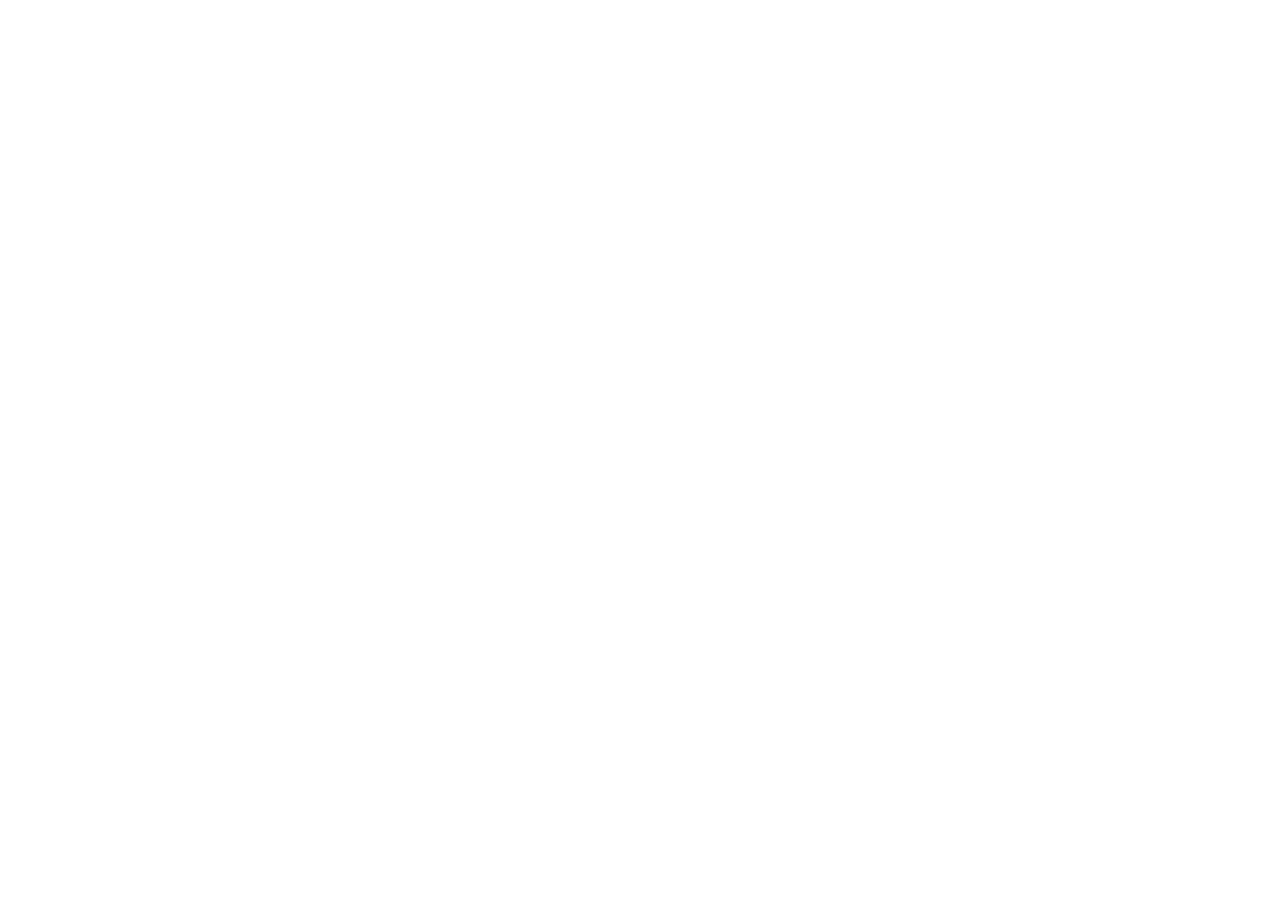
==== galleri.html @ 22b0c92d "first commit Felicia" ====
<!DOCTYPE html>
<html lang="dk">
  <head>
    <meta charset="UTF-8" />
    <meta http-equiv="X-UA-Compatible" content="IE=edge" />
    <meta name="viewport" content="width=device-width, initial-scale=1.0" />
    <link rel="stylesheet" href="mutual_styles.css" />
    <link rel="stylesheet" href="galleri.css" />
    <title>Gallery</title>
  </head>
  <body>
    <script src="script.js"></script>
  </body>
</html>
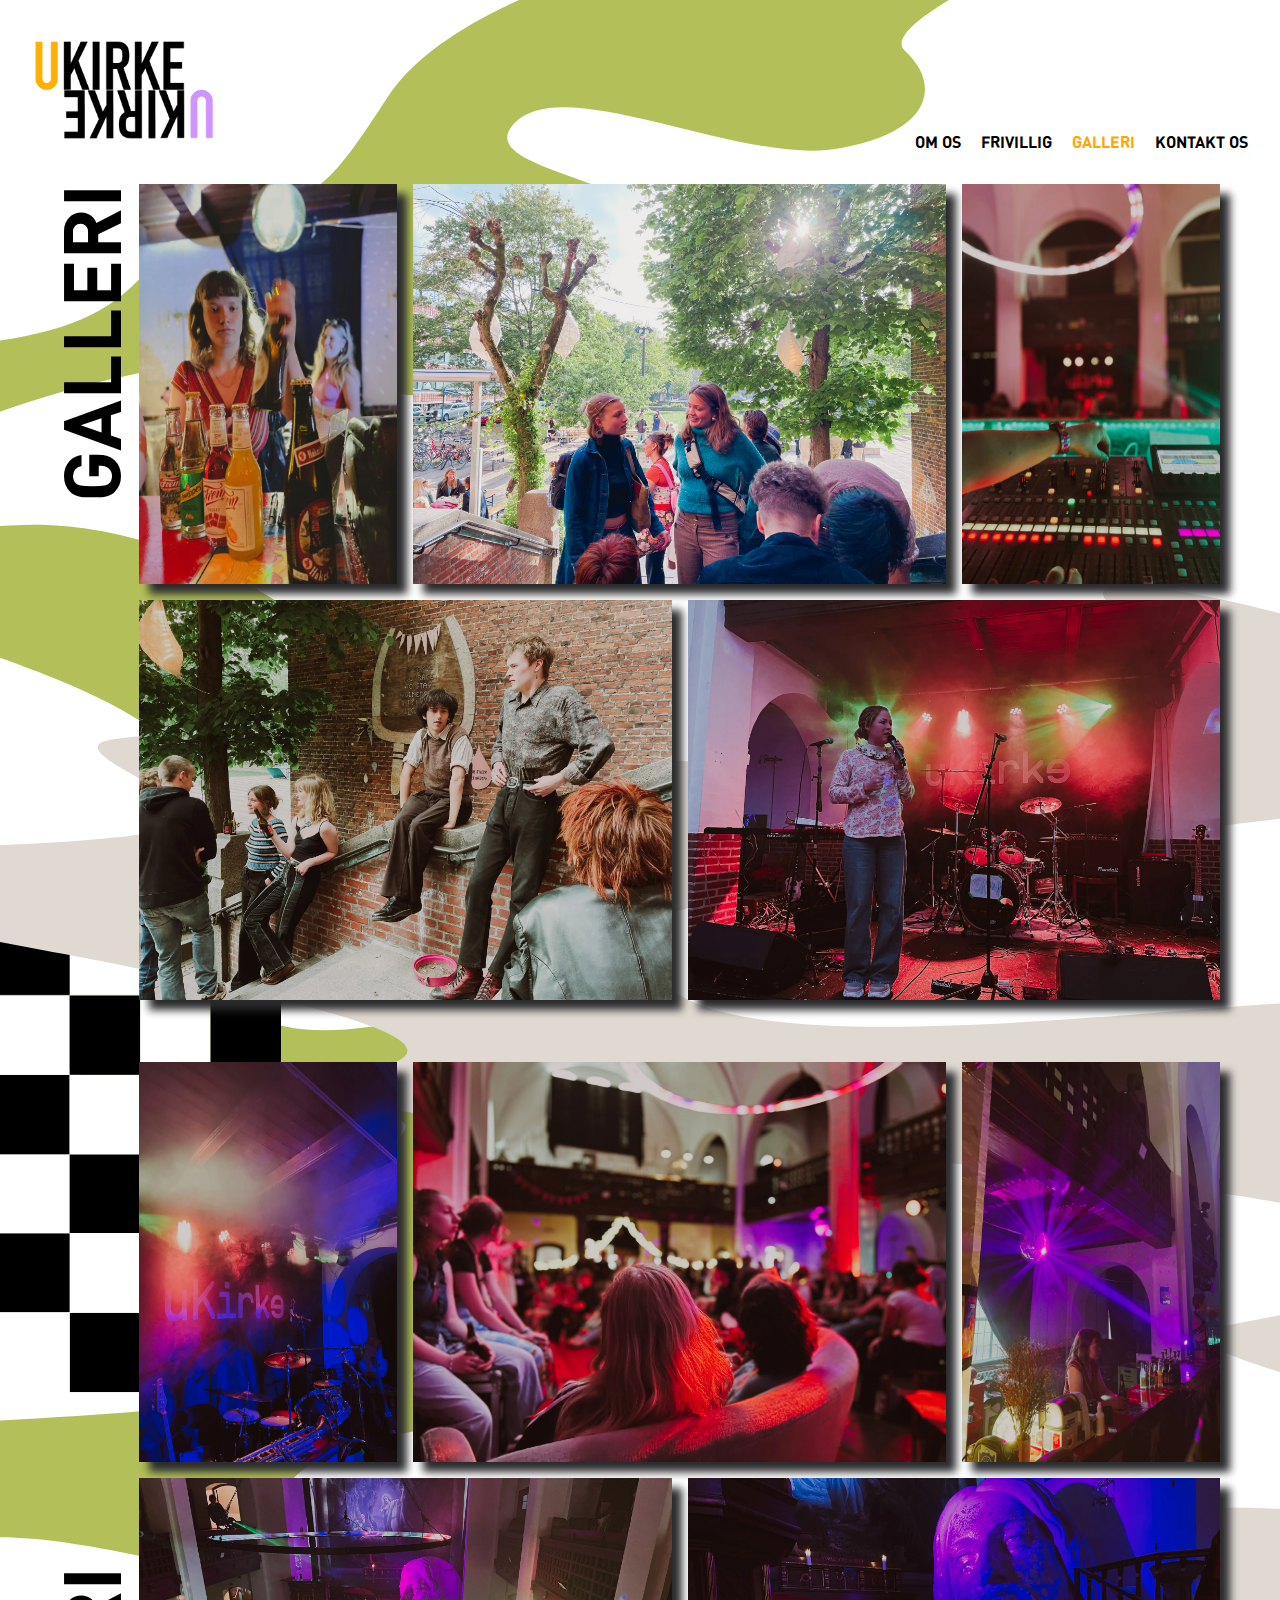
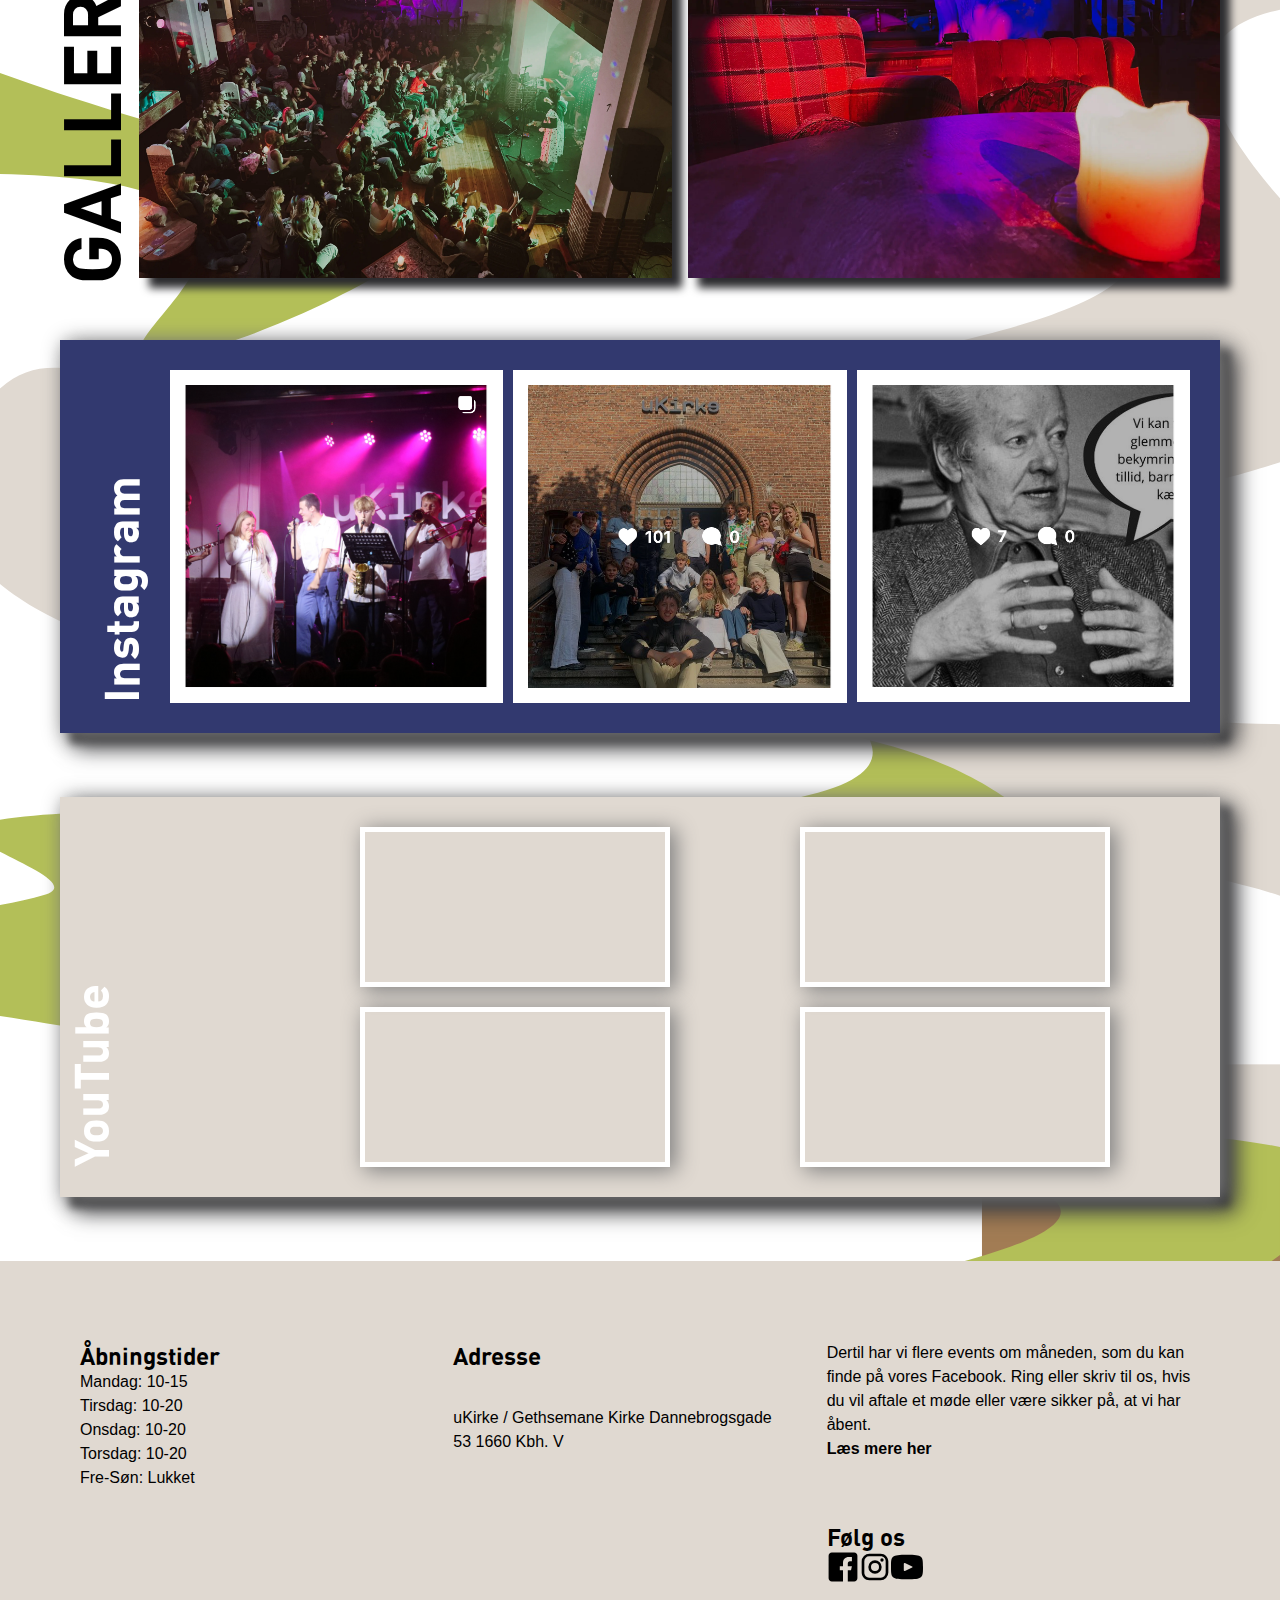
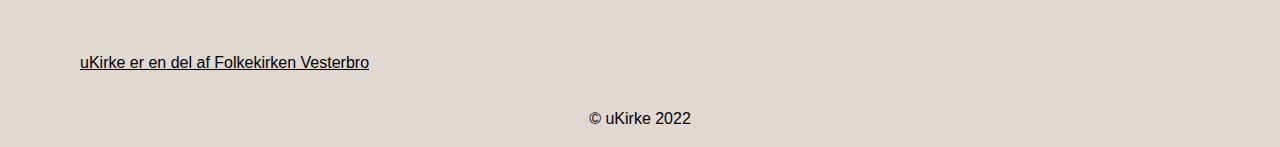
==== commit d60fa58a: "forsøg på at redde gtihub link" ====
--- a/galleri.html
+++ b/galleri.html
@@ -1,14 +1,113 @@
 <!DOCTYPE html>
-<html lang="dk">
+<html lang="da">
   <head>
     <meta charset="UTF-8" />
     <meta http-equiv="X-UA-Compatible" content="IE=edge" />
     <meta name="viewport" content="width=device-width, initial-scale=1.0" />
+    <meta name="robots" content="noindex" />
     <link rel="stylesheet" href="mutual_styles.css" />
     <link rel="stylesheet" href="galleri.css" />
-    <title>Gallery</title>
+    <title>UKIRKE | Galleri</title>
   </head>
   <body>
-    <script src="script.js"></script>
+    <header class="banner">
+      <div>
+        <a href="index.html"><img class="logo" src="logo_ukirke.png" alt="ukirke logo" /></a>
+      </div>
+      <nav class="main-menu">
+        <button class="toggle-btn">MENU</button>
+        <ul>
+          <li class="toggle_omos"><a href="om.html">OM OS</a></li>
+          <li class="toggle_frivillig"><a href="frivillig.html">FRIVILLIG</a></li>
+          <li class="toggle_galleri"><a href="galleri.html">GALLERI</a></li>
+          <li class="toggle_kontrakt"><a href="kontakt.html">KONTAKT OS</a></li>
+        </ul>
+      </nav>
+    </header>
+    <main>
+      <div class="grid_1-1">
+        <h1 class="galleri_titel">GALLERI</h1>
+        <div class="galleri">
+          <img class="landscape image1" src="trappe_landscape2.jpg" alt="sitting on kitchen top" />
+          <img class="portrait image2" src="frivillig.webp" alt="man smiling" />
+          <img class="portrait image3" src="mixer_portrait.webp" alt="man looking other way" />
+          <img class="landscape image4" src="trappe2_landscape.webp" alt="sitting man" />
+          <img class="landscape image5" src="therese_landscape.webp" alt="man on kitchen table" />
+        </div>
+      </div>
+      <div class="grid_1-1">
+        <h1 class="galleri_titel2">GALLERI</h1>
+        <div class="galleri">
+          <img class="landscape image1" src="landscape3.webp" alt="sitting on kitchen top" />
+          <img class="portrait image2" src="backdrop_portrait.webp" alt="man smiling" />
+          <img class="portrait image3" src="disko_portrait.webp" alt="man looking other way" />
+          <img class="landscape image4" src="koncert_balcon_landscape.webp" alt="sitting man" />
+          <img class="landscape image5" src="pinkjesus_landscape.webp" alt="man on kitchen table" />
+        </div>
+      </div>
+      <div class="instafeed">
+        <h2 class="vertikal">Instagram</h2>
+        <div class="insta_galleri">
+          <img class="img1" src="insta1.png" alt="instafeed" />
+          <img class="img2" src="insta2.png" alt="instafeed" />
+          <img class="img3" src="insta3.png" alt="instafeed" />
+        </div>
+      </div>
+
+      <div class="youtube">
+        <h2 class="vertikal">YouTube</h2>
+        <div class="youtube2">
+          <iframe class="vid1" width="560" height="315" src="https://www.youtube.com/embed/H7uby9lqXPM" title="YouTube video player" frameborder="0" allow="accelerometer; autoplay; clipboard-write; encrypted-media; gyroscope; picture-in-picture" allowfullscreen></iframe>
+          <iframe class="vid2" width="560" height="315" src="https://www.youtube.com/embed/j7qEhvfm2xE" title="YouTube video player" frameborder="0" allow="accelerometer; autoplay; clipboard-write; encrypted-media; gyroscope; picture-in-picture" allowfullscreen></iframe>
+          <iframe class="vid3" width="560" height="315" src="https://www.youtube.com/embed/Py7QsXm7-Cs" title="YouTube video player" frameborder="0" allow="accelerometer; autoplay; clipboard-write; encrypted-media; gyroscope; picture-in-picture" allowfullscreen></iframe>
+          <iframe class="vid4" width="560" height="315" src="https://www.youtube.com/embed/OB6U-jsynwI" title="YouTube video player" frameborder="0" allow="accelerometer; autoplay; clipboard-write; encrypted-media; gyroscope; picture-in-picture" allowfullscreen></iframe>
+        </div>
+      </div>
+    </main>
+    <footer>
+      <section class="grid_footer">
+        <div class="tider">
+          <h3>Åbningstider</h3>
+          <p>Mandag: 10-15</p>
+          <p>Tirsdag: 10-20</p>
+          <p>Onsdag: 10-20</p>
+          <p>Torsdag: 10-20</p>
+          <p>Fre-Søn: Lukket</p>
+        </div>
+
+        <div class="adresse">
+          <h3>Adresse</h3>
+          <p>uKirke / Gethsemane Kirke Dannebrogsgade 53 1660 Kbh. V</p>
+        </div>
+
+        <div class="tekst_footer">
+          <p>Dertil har vi flere events om måneden, som du kan finde på vores Facebook. Ring eller skriv til os, hvis du vil aftale et møde eller være sikker på, at vi har åbent. <br /><a class="her" href="/cecilie/kontakt.html">Læs mere her</a></p>
+          <br />
+        </div>
+
+        <div class="foelg_os">
+          <h3>Følg os</h3>
+          <div class="ikoner">
+            <a href="https://www.facebook.com/uKirke/">
+              <img src="/ikoner/EntypoSocialFacebook.svg" alt="fb" />
+            </a>
+            <a href="https://www.instagram.com/ukirke/">
+              <img src="/ikoner/MdiInstagram.svg" alt="insta" />
+            </a>
+            <a href="https://www.youtube.com/user/uKirke/videos">
+              <img src="/ikoner/EntypoSocialYoutube.svg " alt="yt" />
+            </a>
+          </div>
+        </div>
+      </section>
+
+      <div>
+        <p><a class="vesterbro" href="https://folkekirken-vesterbro.dk/">uKirke er en del af Folkekirken Vesterbro</a></p>
+      </div>
+      <div class="ukirke_footer">
+        <p>© uKirke 2022</p>
+      </div>
+    </footer>
+    <script src="/script.js"></script>
   </body>
 </html>
--- a/mutual_styles.css
+++ b/mutual_styles.css
@@ -0,0 +1,283 @@
+* {
+  all: unset;
+  display: revert;
+  cursor: revert;
+  /*overstående nustiller alle HTML regler for H1, h2 mm.*/
+  box-sizing: border-box;
+  /* ovenstående inkluderer padding og border i elementets totale højde og bredde */
+}
+html {
+  /* farve variabler */
+  --blue: #32396f;
+  --green: #b3bf58;
+  --orange: #e2a83b;
+  --lilla: #9c6b98;
+  --yellow: #f4dc3e;
+  --white: #ffffff;
+  --beige: #e0d9d1;
+  --pink: #df4250;
+  --brown: #a97a4d;
+  --lyserod: #e18ca4;
+
+  /* gap variabler */
+  --space-s: 1rem;
+  --space-m: 2rem;
+  --space-l: 4rem;
+  --space-xl: 8rem;
+}
+
+/* font-strørrelser */
+h1 {
+  font-size: 5rem;
+  font-family: dincondensed;
+}
+h2 {
+  font-size: 2.5rem;
+  font-family: dincondensed;
+}
+
+h3 {
+  font-size: 1.5rem;
+  font-family: dincondensed;
+}
+p {
+  font-size: 1rem;
+  font-family: -apple-system, BlinkMacSystemFont, "Segoe UI", Roboto, Oxygen, Ubuntu, Cantarell, "Open Sans", "Helvetica Neue", sans-serif;
+  line-height: 1.5rem;
+}
+main {
+  max-width: 1200px;
+  margin: 0 auto;
+}
+
+img {
+  width: 100%;
+  height: auto;
+}
+
+/* FOOTER */
+
+footer {
+  background-color: #e0d9d1;
+  padding: 2rem 2rem 1rem 2rem;
+}
+.grid_footer {
+  display: flex;
+  flex-flow: wrap;
+}
+.adresse {
+  margin-bottom: 2rem;
+}
+.tider {
+  margin-bottom: 2rem;
+}
+
+.ukirke_footer {
+  display: flex;
+  justify-content: center;
+  margin-top: 2rem;
+}
+.vertikal {
+  writing-mode: sideways-lr;
+  font-size: 3rem;
+  font-family: dincondensed;
+  margin: 0;
+  display: grid;
+  grid-column: 1;
+}
+
+/* fonte */
+@font-face {
+  font-family: lemonmilk;
+  src: url(/fonts/lemonmilk-medium-webfont.woff2);
+}
+@font-face {
+  font-family: dincondensed;
+  src: url(/fonts/din-bold-webfont.woff2);
+}
+
+/* header */
+.banner {
+  padding: 2rem;
+  display: flex;
+  justify-content: space-between;
+  align-items: baseline;
+  flex-flow: wrap;
+}
+
+header > div {
+  height: 100px;
+  aspect-ratio: 1012/549;
+}
+
+.main-menu {
+  font-family: dincondensed;
+}
+
+.main-menu ul {
+  list-style: none;
+  padding: 0;
+  display: flex;
+  gap: 20px;
+  transition: background-color 0.5s ease;
+}
+
+.main-menu a:hover {
+  border-bottom: 5px solid orange;
+}
+
+/* burgermenu */
+.toggle-btn {
+  background: transparent;
+  border: none;
+  min-width: 44px;
+  min-height: 44px;
+  font-size: 1.1rem;
+  cursor: pointer;
+
+  display: none; /* Skjul knappen som standard */
+}
+
+@media (max-width: 600px) {
+  .toggle-btn {
+    display: block; /* Vis knappen, når viewporten maksimalt er 600px */
+  }
+
+  .main-menu {
+    display: contents; /* Fjern ".main-menu"-boksen fra ligningen, når viewporten maksimalt er 600px, men behold børnene, så disse deltager i flex-kontekten */
+  }
+
+  .main-menu ul {
+    display: none; /* Fjern menu-listen som standard */
+  }
+
+  .main-menu.shown ul {
+    /* Vis menu-listen, når klassen ".shown" er til stede */
+    border-top: 1px solid #000;
+    padding-top: 1rem;
+    display: flex;
+    flex: 1 1 100%;
+    flex-flow: column;
+  }
+}
+
+.facebook {
+  display: grid;
+  grid-column: 2;
+  grid-row: 1;
+  place-content: center;
+  background-color: blue;
+  color: white;
+  cursor: pointer;
+  padding-top: 1rem;
+  font-weight: bold;
+  text-align: center;
+  /* max-width: fit-content; */
+  justify-content: center;
+  box-shadow: 5px 5px 20px 1px grey;
+}
+
+.facebook:hover {
+  border: 3px solid white;
+}
+
+/*----------------------FOOTER----------------------*/
+.her {
+  font-weight: bold;
+  margin-top: 2rem;
+  text-align: center;
+  cursor: pointer;
+  margin-bottom: 3rem;
+  
+}
+.her p:hover {
+  border-bottom: 3px solid white;
+}
+.ikoner {
+  display: flex;
+  margin-bottom: 1rem;
+}
+.vesterbro {
+  text-decoration: underline;
+}
+
+/* Desktop version */
+
+@media (min-width: 800px) {
+  img {
+    width: 100%;
+  }
+
+  .tern_header1 {
+    width: 35%;
+  }
+  .tern_header2 {
+    width: 35%;
+  }
+  .grid1 {
+    display: grid;
+    grid-template-columns: repeat(4, 1fr);
+  }
+  .kreativ_tekst {
+    grid-column: 1 / 2;
+  }
+
+  .grid1 figure {
+    grid-column: 4 / 5;
+  }
+
+  .to {
+    width: 60%;
+  }
+  .tekst_2 {
+    width: 70%;
+  }
+  .green_grid {
+    justify-content: center;
+  }
+  /* .h2_green {
+    text-align: center;
+  } */
+
+  /*---------------FOOTER desktop--------------*/
+  @media (min-width: 800px) {
+    .grid_footer {
+      display: grid;
+      grid-template-columns: 1fr 1fr 1fr;
+      padding: 3rem;
+    }
+    .adresse {
+      grid-column: 2;
+      padding-right: 3rem;
+    }
+
+    .foelg_os {
+      grid-column: 3;
+    }
+
+    .vesterbro {
+      padding-left: 3rem;
+    }
+  }
+
+  /*-----------------FOOTER--------------------*/
+
+  .grid_footer {
+    display: grid;
+    grid-template-columns: 1fr 1fr 1fr;
+    padding: 3rem;
+  }
+  .adresse {
+    display: grid;
+    grid-column: 2;
+    padding-right: 3rem;
+  }
+
+  .foelg_os {
+    grid-column: 3;
+  }
+
+  .vesterbro {
+    padding-left: 3rem;
+  }
+}
--- a/galleri.css
+++ b/galleri.css
@@ -0,0 +1,162 @@
+/* -----------MOBILEFIRST------------ */
+html {
+  background-image: url(/images/galleri_baggrund.svg);
+  max-width: 100%;
+  background-size: cover;
+  background-repeat: repeat;
+}
+
+/* -----------HEADER------------ */
+.toggle_galleri {
+  color: orange;
+}
+/* -----------GALLERI------------ */
+.grid_1-1 {
+  display: grid;
+  margin-bottom: 30px;
+}
+
+.galleri {
+  display: grid;
+  grid-column: 2;
+  gap: var(--space-s);
+  margin-right: 20px;
+  margin-bottom: var(--space-m);
+}
+.galleri img {
+  filter: drop-shadow(10px 10px 4px #2b2b2e);
+}
+
+.galleri_titel {
+  writing-mode: sideways-lr;
+  place-content: end;
+  margin: 0;
+  font-size: 5rem;
+  font-family: dincondensed;
+  display: grid;
+  grid-column: 1;
+}
+
+.galleri_titel2 {
+  writing-mode: sideways-lr;
+  margin: 0;
+  font-size: 5rem;
+  font-family: dincondensed;
+  display: grid;
+  grid-column: 1;
+  margin-bottom: 25px;
+}
+
+.image1,
+.image4,
+.image5 {
+  aspect-ratio: 3/2;
+}
+
+.image2,
+.image3,
+.image6 {
+  aspect-ratio: 2/3;
+}
+
+/* -----------INSTAGRAM------------ */
+.instafeed {
+  display: grid;
+  margin-left: 20px;
+  margin-right: 20px;
+  color: white;
+  background-color: var(--blue);
+  box-shadow: 5px 3px 20px 1px grey;
+  filter: drop-shadow(10px 10px 4px #2b2b2e);
+  padding: 30px;
+  gap: 20px;
+  margin-bottom: var(--space-l);
+}
+
+.insta_galleri {
+  display: grid;
+  grid-column: 2;
+  gap: 10px;
+}
+
+.img1,
+.img2,
+.img3 {
+  border: solid 15px white;
+}
+
+/* -----------YOUTUBE------------ */
+.youtube {
+  display: grid;
+  margin-left: 20px;
+  margin-right: 20px;
+  color: white;
+  background-color: #e0d9d1;
+  box-shadow: 5px 3px 20px 1px grey;
+  filter: drop-shadow(10px 10px 4px #2b2b2e);
+  padding-block: 30px;
+  gap: 20px;
+  margin-block: var(--space-l);
+}
+iframe {
+  box-shadow: 5px 3px 20px 1px grey;
+  border: solid 5px white;
+}
+.youtube2 {
+  align-items: center;
+  display: grid;
+  grid-column: 2;
+  gap: 20px;
+}
+/* -----------DESKTOP------------ */
+@media (min-width: 800px) {
+  /* -----------GALLERI------------ */
+
+  .galleri_titel {
+    grid-column: 1;
+  }
+  .galleri {
+    grid-column: 2;
+  }
+
+  .image2 {
+    grid-column: 1;
+    grid-row: 1;
+    height: 400px;
+  }
+  .image1 {
+    grid-column: 2 / span 2;
+    grid-row: 1;
+    height: 400px;
+  }
+
+  .image3 {
+    grid-column: 4 / span 1;
+    grid-row: 1;
+    height: 400px;
+  }
+  .image4 {
+    grid-column: 1 / span 2;
+    grid-row: 2;
+    height: 400px;
+  }
+  .image5 {
+    grid-column: 3 / span 2;
+    grid-row: 2;
+    height: 400px;
+  }
+
+  /* -----------INSTA + YOUTUBE------------ */
+
+  .img1,
+  .vid1 {
+    grid-column: 1;
+  }
+  .img2,
+  .vid2 {
+    grid-column: 2;
+  }
+  .img3 {
+    grid-column: 3;
+  }
+}
